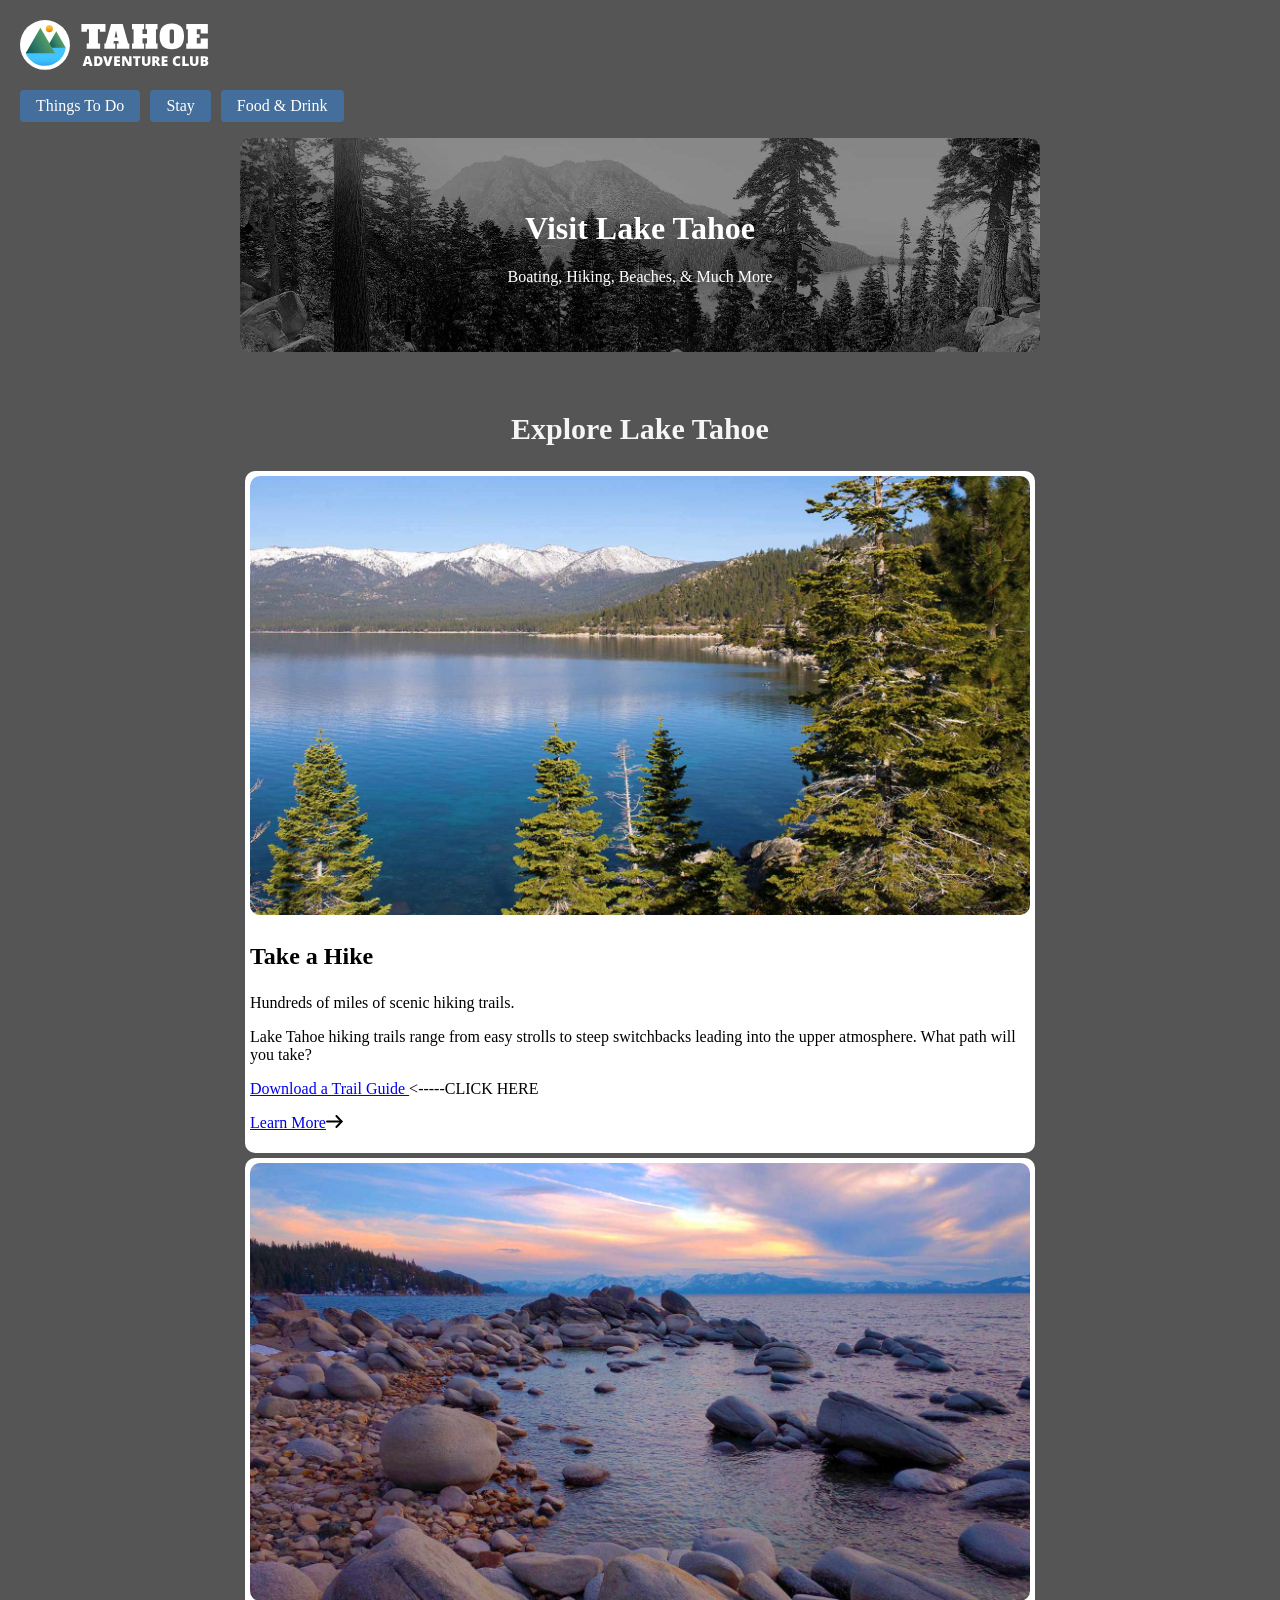
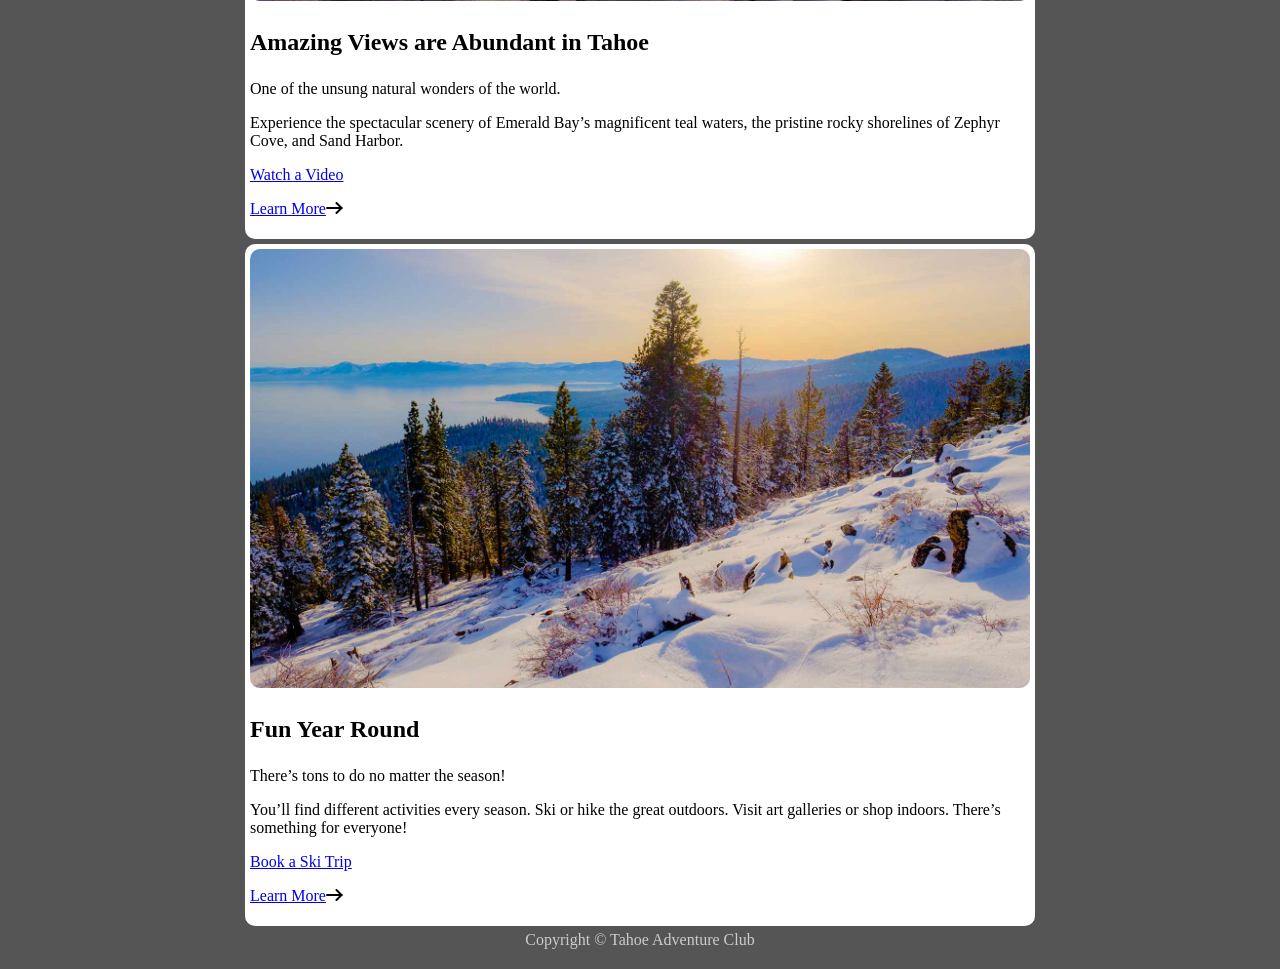
==== index.html @ b3874ff0 "Initial push with my edits" ====
<!doctype html>
<html lang="en">
  <head>
    <meta charset="UTF-8" />
    <meta name="viewport" content="width=device-width, initial-scale=1.0" />
    <link rel="preconnect" href="https://fonts.googleapis.com" />
    <link rel="preconnect" href="https://fonts.gstatic.com" crossorigin />
    <link
      href="https://fonts.googleapis.com/css2?family=Alfa+Slab+One&family=Open+Sans:ital,wght@0,300..800;1,300..800&display=swap"
      rel="stylesheet"
    />
    <title>Things to do in Lake Tahoe - Tahoe Adventure Club</title>
    <link rel="stylesheet" href="css/main.css" />
  </head>

  <body>
    <nav>
      <a href="index.html"
        ><img src="img/tahoe-logo.svg" alt="Tahoe Adventure Club" height="100%"
      /></a>
      <div class="navbar">
        <ul>
          <li><a href="things-to-do.html">Things To Do</a></li>
          <li><a href="places-to-stay.html">Stay</a></li>
          <li><a href="food-drink.html">Food & Drink</a></li>
        </ul>
      </div>
    </nav>
    <header>
      <h1>Visit Lake Tahoe</h1>
      <p>Boating, Hiking, Beaches, & Much More</p>
    </header>
    <main>
      <h2>Explore Lake Tahoe</h2>
      <section>
        <img src="img/take-a-hike.jpg" alt="Tahoe trails" />
        <h3>Take a Hike</h3>
        <p>Hundreds of miles of scenic hiking trails.</p>
        <p>
          Lake Tahoe hiking trails range from easy strolls to steep switchbacks
          leading into the upper atmosphere. What path will you take?
        </p>
        <p>
          <a href="downloads/trail-guide.pdf" target="_blank"
            >Download a Trail Guide
          </a>
          <-----CLICK HERE
        </p>
        <p>
          <a href="#">Learn More<img src="img/arrow.svg" alt="" /></a>
        </p>
      </section>

      <section>
        <img src="img/amazing-views.jpg" alt="Tahoe sunset" />
        <h3>Amazing Views are Abundant in Tahoe</h3>
        <p>One of the unsung natural wonders of the world.</p>
        <p>
          Experience the spectacular scenery of Emerald Bay’s magnificent teal
          waters, the pristine rocky shorelines of Zephyr Cove, and Sand Harbor.
        </p>
        <p>
          <a href="https://www.youtube.com/watch?v=4ZLZh3ZWdgI" target="_blank"
            >Watch a Video</a
          >
        </p>
        <p>
          <a href="#">Learn More<img src="img/arrow.svg" alt="" /></a>
        </p>
      </section>

      <section>
        <img src="img/fun-year-round.jpg" alt="Tahoe in winter" />
        <h3>Fun Year Round</h3>
        <p>There’s tons to do no matter the season!</p>
        <p>
          You’ll find different activities every season. Ski or hike the great
          outdoors. Visit art galleries or shop indoors. There’s something for
          everyone!
        </p>
        <p>
          <a href="https://www.skilaketahoe.com" target="_blank"
            >Book a Ski Trip</a
          >
        </p>
        <p>
          <a href="#">Learn More<img src="img/arrow.svg" alt="" /></a>
        </p>
      </section>
    </main>

    <footer>Copyright © Tahoe Adventure Club</footer>
  </body>
</html>
---- css/main.css ----
html {
  -moz-text-size-adjust: 100%;
  -webkit-text-size-adjust: 100%;
  text-size-adjust: 100%;
}

.alfa-slab-one-regular {
  font-family: "Alfa Slab One", serif;
  font-weight: 400;
  font-style: normal;
}

.open-sans-font {
  font-family:
    Open Sans,
    sans-serif;
  font-optical-sizing: auto;
  font-weight: 500px;
  font-style: normal;
  font-variation-settings: "wdth" 100;
}
img {
  max-width: 100%;
  border-radius: 10px;
}
body {
  background: #555;
  margin: 20px;
}

header {
  background-image: url(../img/masthead-darkened.jpg);
  background-position: center;
  background-size: cover;
  color: #fff;
  text-align: center;
  padding-top: 50px;
  padding-bottom: 50px;
  border-radius: 10px;
}

section {
  background: #fff;
  padding: 5px;
  margin: 5px;
  border-radius: 10px;
}

.navbar ul {
  list-style: none;
  padding: 0;
  display: flex;
  justify-content: flex-start;
  gap: 10px;
}

.navbar li a {
  display: inline-block;
  text-align: center;
  text-decoration: none;
  padding: 7px 16px;
  background-color: #446f9c;
  color: #fff;
  border-radius: 4px;
  transition: background-color 0.9s ease;
}
.navbar li a:hover {
  background-color: #72a8e2;
  box-shadow: 0 0 5px 3px rgba(90, 140, 191, 0.2);
}
header,
main,
footer,
h2 {
  max-width: 800px;
  margin-left: auto;
  margin-right: auto;

  border-radius: 10px;
}
h2 {
  font-size: 30px;
  color: whitesmoke;
  text-align: center;
  margin-top: 60px;
}
h3 {
  font-size: 24px;
}
footer {
  color: #ccc;
  text-align: center;
}
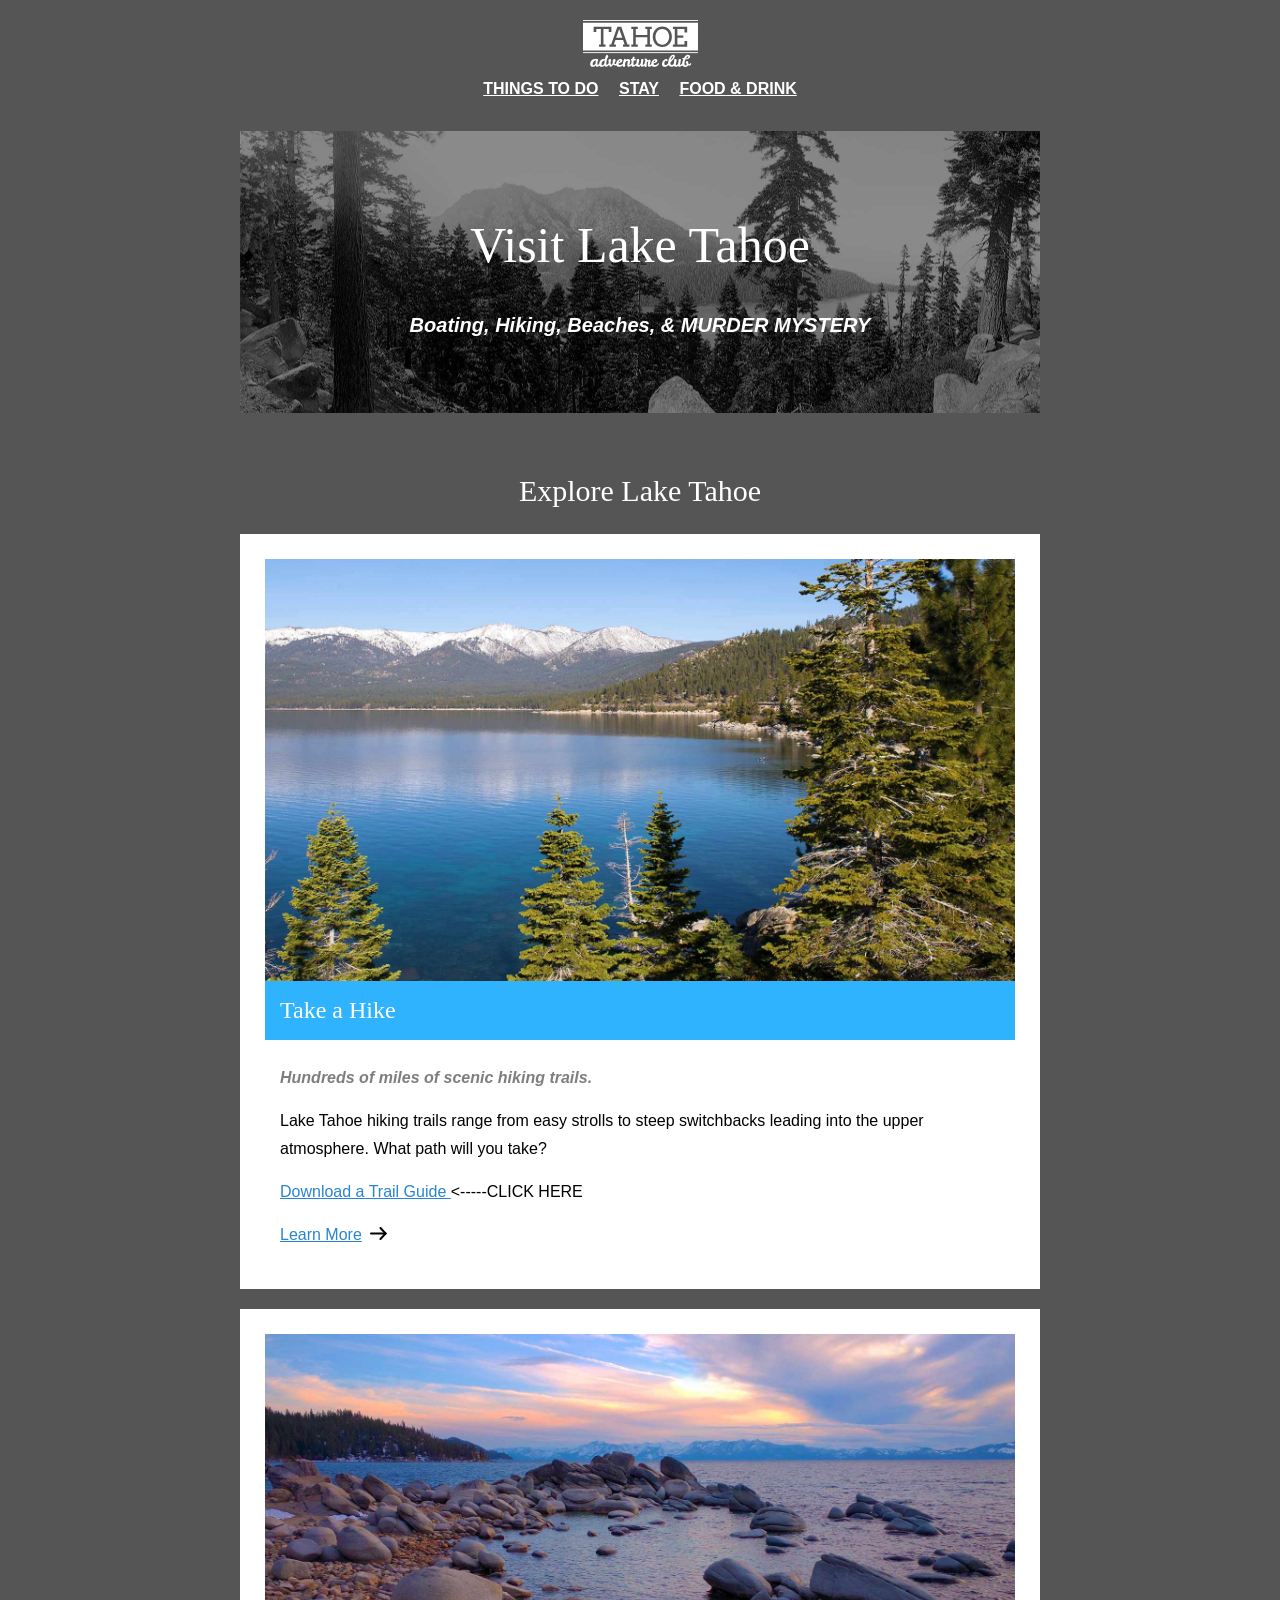
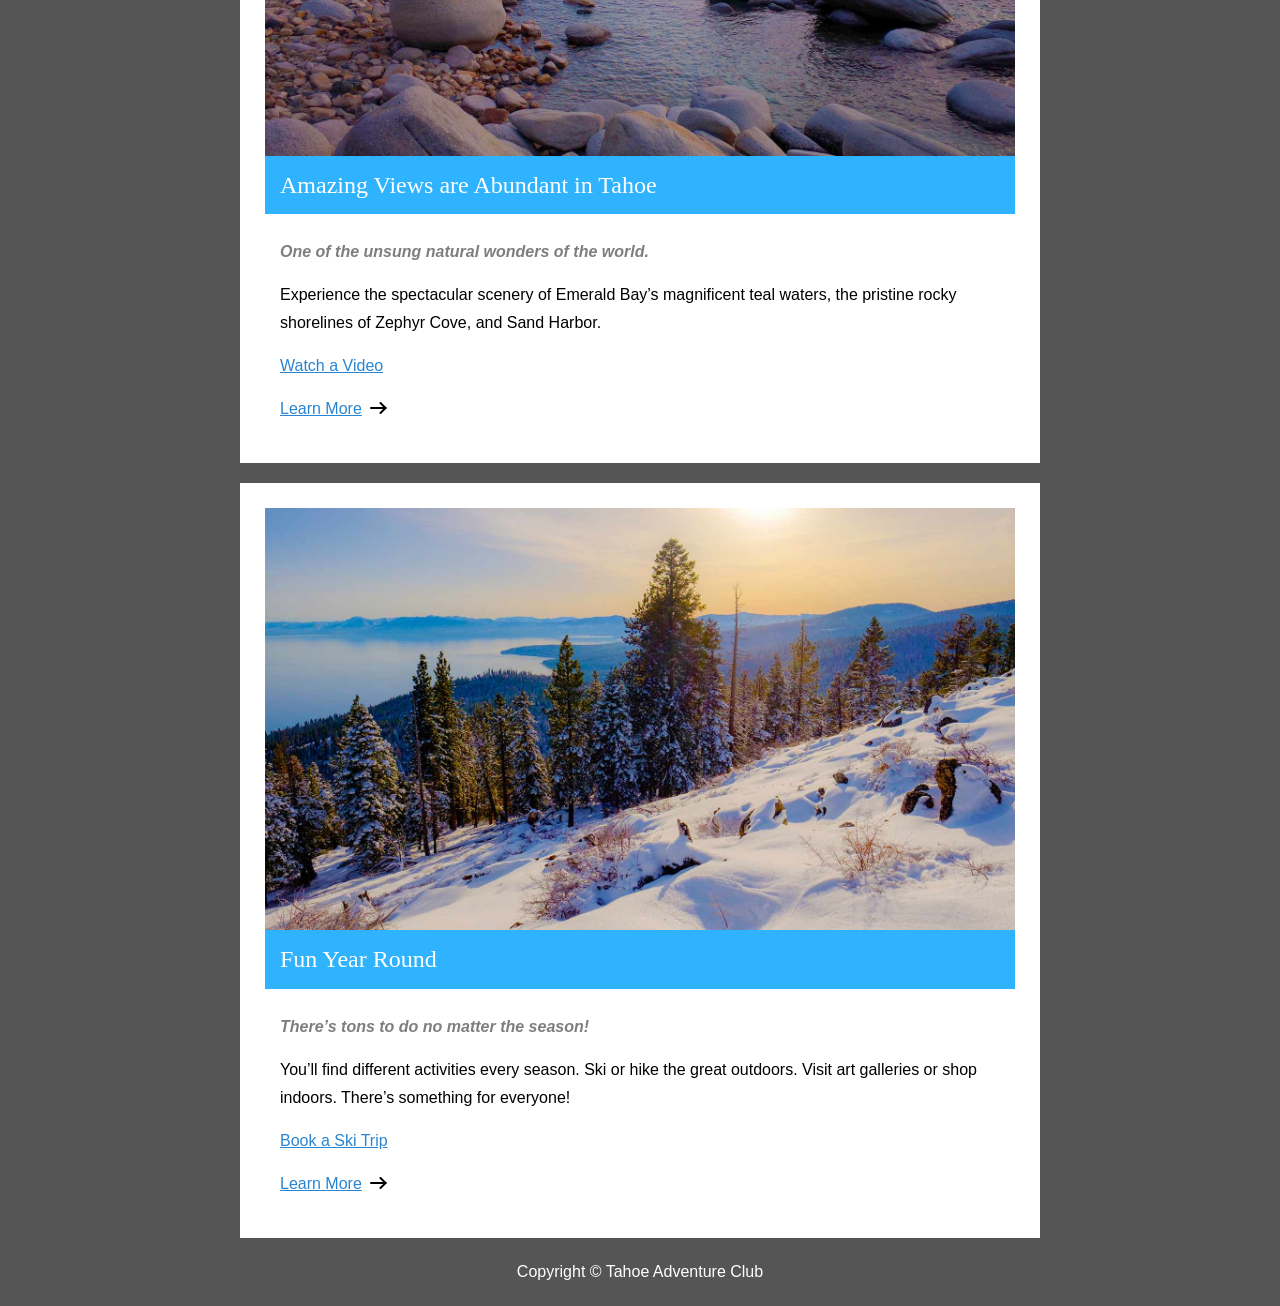
==== commit 61d028f7: "updated website with defined svgs" ====
--- a/index.html
+++ b/index.html
@@ -16,19 +16,40 @@
   <body>
     <nav>
       <a href="index.html"
-        ><img src="img/tahoe-logo.svg" alt="Tahoe Adventure Club" height="100%"
+        ><img
+          src="img/tahoe-logo-white.svg"
+          alt="Tahoe Adventure Club"
+          height="100%"
       /></a>
       <div class="navbar">
         <ul>
-          <li><a href="things-to-do.html">Things To Do</a></li>
-          <li><a href="places-to-stay.html">Stay</a></li>
-          <li><a href="food-drink.html">Food & Drink</a></li>
+          <li>
+            <a
+              href="things-to-do.html"
+              target="_blank"
+              rel="noopener noreferrer"
+              >Things To Do</a
+            >
+          </li>
+          <li>
+            <a
+              href="places-to-stay.html"
+              target="_blank"
+              rel="noopener noreferrer"
+              >Stay</a
+            >
+          </li>
+          <li>
+            <a href="food-drink.html" target="_blank" rel="noopener noreferrer"
+              >Food & Drink</a
+            >
+          </li>
         </ul>
       </div>
     </nav>
     <header>
       <h1>Visit Lake Tahoe</h1>
-      <p>Boating, Hiking, Beaches, & Much More</p>
+      <p>Boating, Hiking, Beaches, & MURDER MYSTERY</p>
     </header>
     <main>
       <h2>Explore Lake Tahoe</h2>
@@ -47,7 +68,7 @@
           <-----CLICK HERE
         </p>
         <p>
-          <a href="#">Learn More<img src="img/arrow.svg" alt="" /></a>
+          <a href="#" class="learn-more-link">Learn More<img src="img/arrow.svg" alt="" /></a>
         </p>
       </section>
 
@@ -65,7 +86,7 @@
           >
         </p>
         <p>
-          <a href="#">Learn More<img src="img/arrow.svg" alt="" /></a>
+          <a href="#" class="learn-more-link">Learn More<img src="img/arrow.svg" alt="" /></a>
         </p>
       </section>
 
@@ -84,7 +105,7 @@
           >
         </p>
         <p>
-          <a href="#">Learn More<img src="img/arrow.svg" alt="" /></a>
+          <a href="#" class="learn-more-link">Learn More<img src="img/arrow.svg" alt="" /></a>
         </p>
       </section>
     </main>
--- a/css/main.css
+++ b/css/main.css
@@ -1,93 +1,139 @@
-html {
-  -moz-text-size-adjust: 100%;
-  -webkit-text-size-adjust: 100%;
-  text-size-adjust: 100%;
-}
-
-.alfa-slab-one-regular {
-  font-family: "Alfa Slab One", serif;
-  font-weight: 400;
-  font-style: normal;
-}
-
-.open-sans-font {
-  font-family:
-    Open Sans,
-    sans-serif;
-  font-optical-sizing: auto;
-  font-weight: 500px;
-  font-style: normal;
-  font-variation-settings: "wdth" 100;
-}
-img {
-  max-width: 100%;
-  border-radius: 10px;
-}
 body {
   background: #555;
   margin: 20px;
+  font-family: "Open Sans", sans-serif;
+  line-height: 1.75;
+}
+
+img {
+  max-width: 100%;
+  vertical-align: bottom;
+}
+
+a {
+  color: #2985d1;
+}
+
+nav {
+  text-align: center;
+  margin-bottom: 20px;
+}
+
+nav img {
+  width: 115px;
+}
+
+nav ul {
+  list-style-type: none;
+  margin: 0;
+  padding: 0;
+}
+
+/* no commas mean get the <a> in the <ul> in the <nav> */
+nav ul a {
+  color: #fff;
+  font-weight: 800;
+  text-transform: uppercase;
+  padding: 8px;
+  display: inline-block;
+}
+
+nav ul a:hover,
+nav ul a:focus {
+  color: #97d0f2;
+}
+
+nav ul li {
+  display: inline;
+}
+
+/* commas mean this, and that, and that */
+h1,
+h2,
+h3 {
+  font-family: "Alfa Slab One", serif;
+  font-weight: normal;
+  line-height: 1.2;
+}
+
+h1 {
+  font-size: 50px;
+}
+
+h1 + p {
+  font-weight: 700;
+  font-style: italic;
+  font-size: 20px;
+}
+
+h2 {
+  font-size: 30px;
+  margin-top: 60px;
+}
+
+h3 {
+  font-size: 24px;
+  background: #2fb3fe;
+  color: white;
+  padding: 15px;
+  margin-top: 0;
+}
+
+h3 + p {
+  font-style: italic;
+  font-weight: 700;
+  opacity: 0.5;
 }
 
 header {
-  background-image: url(../img/masthead-darkened.jpg);
-  background-position: center;
-  background-size: cover;
+  background: url("../img/masthead-darkened.jpg") center / cover;
   color: #fff;
   text-align: center;
-  padding-top: 50px;
-  padding-bottom: 50px;
-  border-radius: 10px;
+  padding: 50px 7% 50px 7%;
+  max-width: 800px;
+  box-sizing: border-box;
+}
+
+h2 {
+  color: #fff;
+  text-align: center;
 }
 
 section {
   background: #fff;
-  padding: 5px;
-  margin: 5px;
-  border-radius: 10px;
+  padding: 25px;
+  margin-bottom: 20px;
 }
 
-.navbar ul {
-  list-style: none;
-  padding: 0;
-  display: flex;
-  justify-content: flex-start;
-  gap: 10px;
+section p {
+  margin: 15px;
 }
 
-.navbar li a {
-  display: inline-block;
-  text-align: center;
-  text-decoration: none;
-  padding: 7px 16px;
-  background-color: #446f9c;
-  color: #fff;
-  border-radius: 4px;
-  transition: background-color 0.9s ease;
+.learn-more-link img {
+  vertical-align: baseline;
+  margin-left: 0.5em;
 }
-.navbar li a:hover {
-  background-color: #72a8e2;
-  box-shadow: 0 0 5px 3px rgba(90, 140, 191, 0.2);
+
+.learn-more-link:hover,
+.learn-more-link:focus {
+  color: red;
 }
+
+.learn-more-link svg * {
+  stroke: currentColor;
+  stroke-width: 1.4;
+}
+
 header,
 main,
-footer,
-h2 {
+footer {
   max-width: 800px;
   margin-left: auto;
   margin-right: auto;
+}
 
-  border-radius: 10px;
+footer {
+  color: #fff;
+  text-align: center;
+  font-weight: 300;
 }
-h2 {
-  font-size: 30px;
-  color: whitesmoke;
-  text-align: center;
-  margin-top: 60px;
-}
-h3 {
-  font-size: 24px;
-}
-footer {
-  color: #ccc;
-  text-align: center;
-}
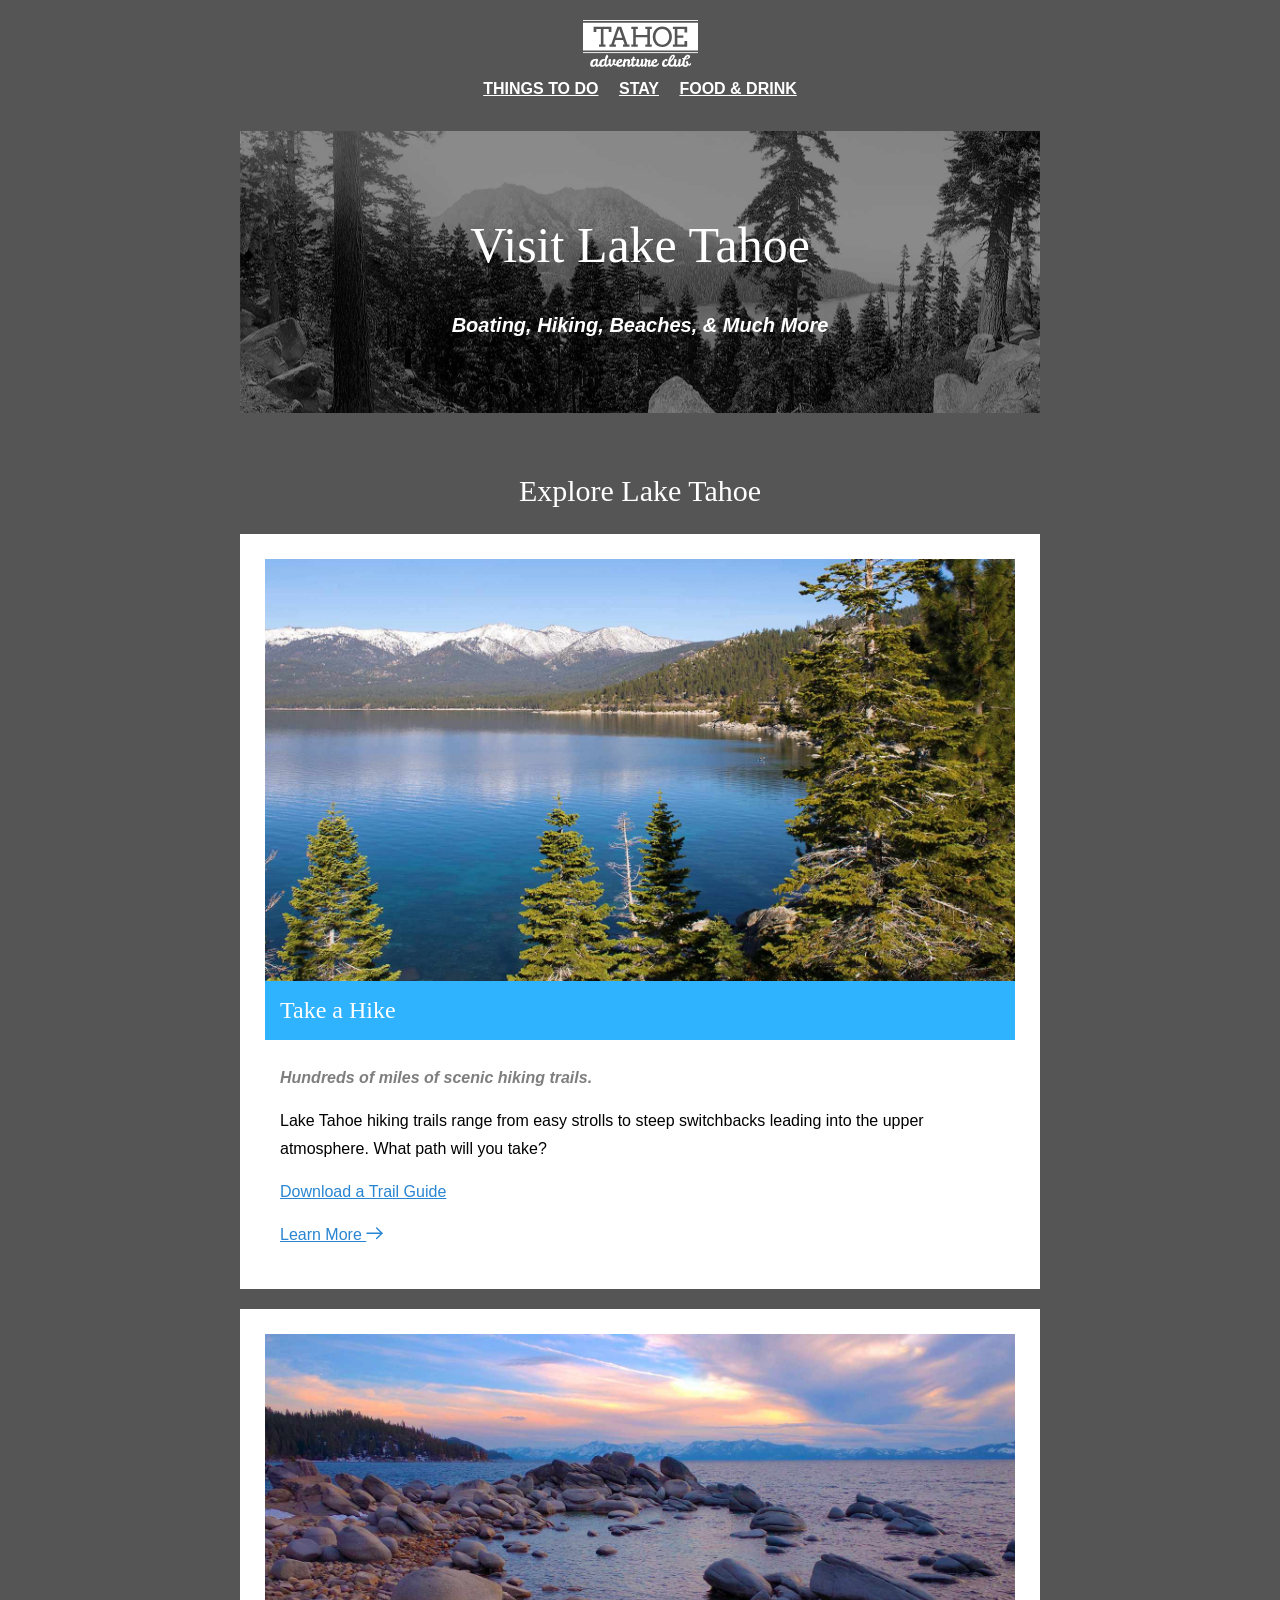
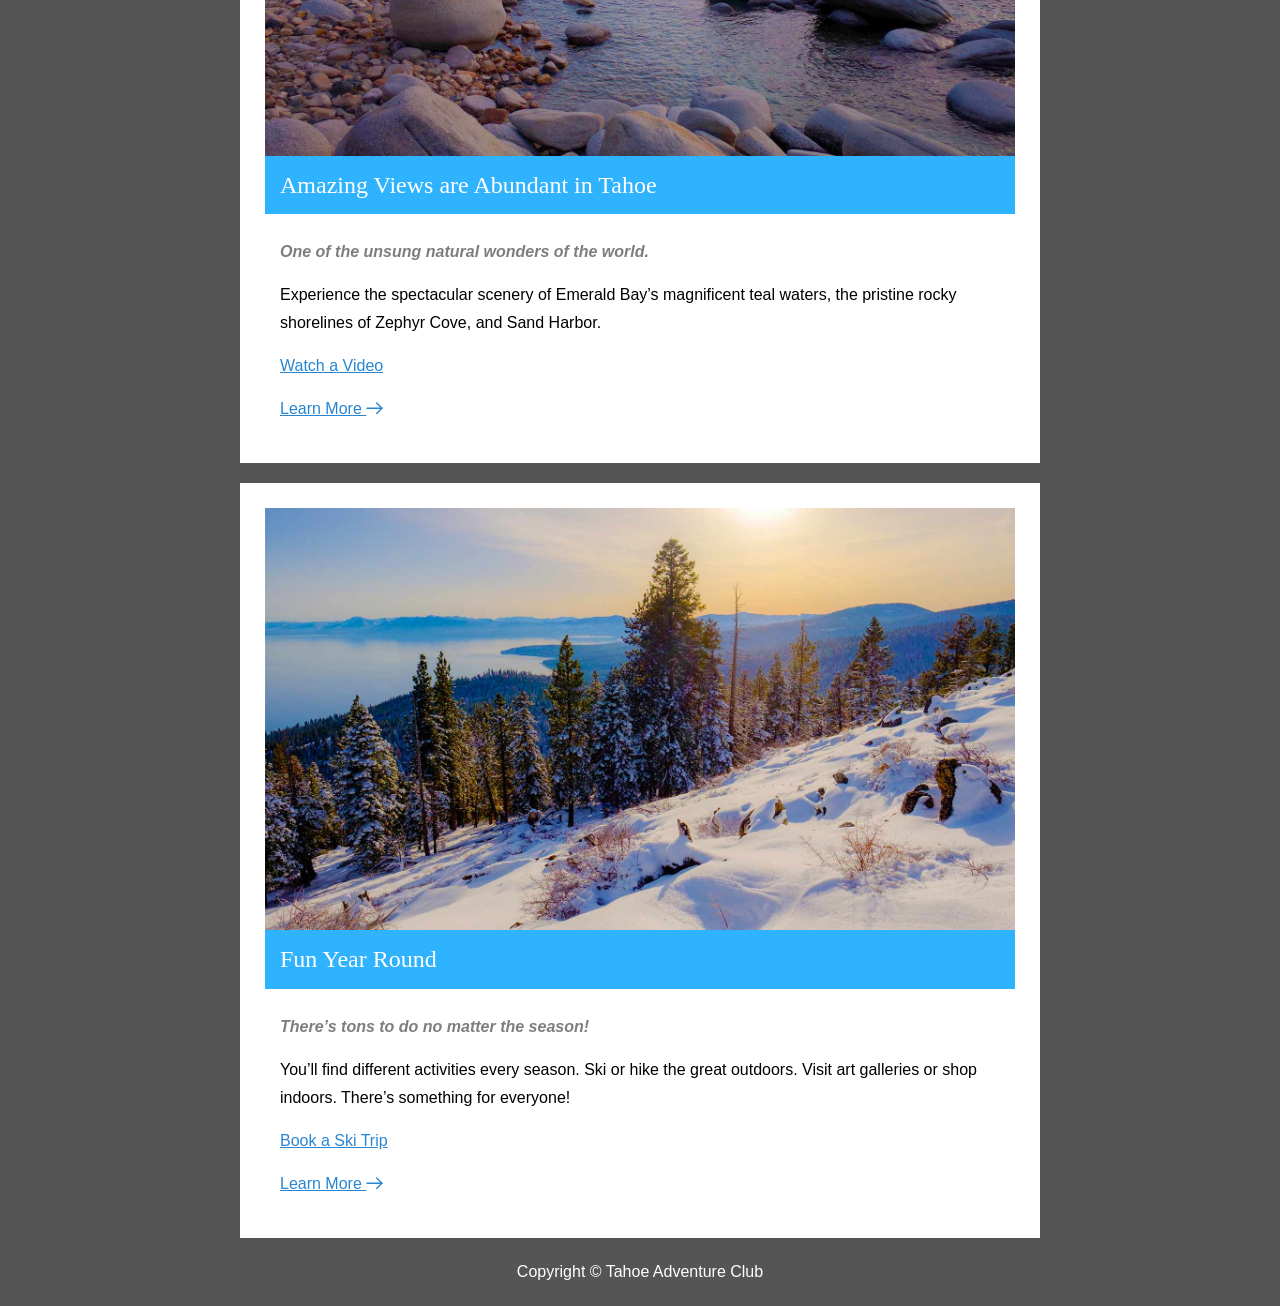
==== commit 803b9ed4: "asdflkj jskdf" ====
--- a/index.html
+++ b/index.html
@@ -3,54 +3,43 @@
   <head>
     <meta charset="UTF-8" />
     <meta name="viewport" content="width=device-width, initial-scale=1.0" />
+    <title>Visit Lake Tahoe</title>
+
+    <!-- google fonts -->
     <link rel="preconnect" href="https://fonts.googleapis.com" />
     <link rel="preconnect" href="https://fonts.gstatic.com" crossorigin />
     <link
       href="https://fonts.googleapis.com/css2?family=Alfa+Slab+One&family=Open+Sans:ital,wght@0,300..800;1,300..800&display=swap"
       rel="stylesheet"
     />
-    <title>Things to do in Lake Tahoe - Tahoe Adventure Club</title>
+
+    <!-- stylesheet -->
     <link rel="stylesheet" href="css/main.css" />
   </head>
-
   <body>
     <nav>
-      <a href="index.html"
-        ><img
-          src="img/tahoe-logo-white.svg"
-          alt="Tahoe Adventure Club"
-          height="100%"
-      /></a>
-      <div class="navbar">
-        <ul>
-          <li>
-            <a
-              href="things-to-do.html"
-              target="_blank"
-              rel="noopener noreferrer"
-              >Things To Do</a
-            >
-          </li>
-          <li>
-            <a
-              href="places-to-stay.html"
-              target="_blank"
-              rel="noopener noreferrer"
-              >Stay</a
-            >
-          </li>
-          <li>
-            <a href="food-drink.html" target="_blank" rel="noopener noreferrer"
-              >Food & Drink</a
-            >
-          </li>
-        </ul>
-      </div>
+      <a href="index.html">
+        <img src="img/tahoe-logo-white.svg" alt="Tahoe Adventure Club" />
+      </a>
+
+      <ul>
+        <li>
+          <a href="things-to-do.html">Things To Do</a>
+        </li>
+        <li>
+          <a href="places-to-stay.html">Stay</a>
+        </li>
+        <li>
+          <a href="food-drink.html">Food & Drink</a>
+        </li>
+      </ul>
     </nav>
+
     <header>
       <h1>Visit Lake Tahoe</h1>
-      <p>Boating, Hiking, Beaches, & MURDER MYSTERY</p>
+      <p>Boating, Hiking, Beaches, & Much More</p>
     </header>
+
     <main>
       <h2>Explore Lake Tahoe</h2>
       <section>
@@ -63,12 +52,43 @@
         </p>
         <p>
           <a href="downloads/trail-guide.pdf" target="_blank"
-            >Download a Trail Guide
-          </a>
-          <-----CLICK HERE
+            >Download a Trail Guide</a
+          >
         </p>
         <p>
-          <a href="#" class="learn-more-link">Learn More<img src="img/arrow.svg" alt="" /></a>
+          <a href="#" class="learn-more-link"
+            >Learn More
+
+            <svg
+              class="arrow"
+              xmlns="http://www.w3.org/2000/svg"
+              width="17.34"
+              height="12.5"
+              viewBox="0 0 17.34 12.5"
+            >
+              <polyline
+                class="tip"
+                points="10.67 1 15.92 6.25 10.67 11.5"
+                fill="none"
+                stroke="#000"
+                stroke-linecap="round"
+                stroke-miterlimit="10"
+                stroke-width="2"
+              />
+              <line
+                id="line"
+                x1="15.92"
+                y1="6.25"
+                x2="1"
+                y2="6.25"
+                fill="none"
+                stroke="#000"
+                stroke-linecap="round"
+                stroke-miterlimit="10"
+                stroke-width="2"
+              />
+            </svg>
+          </a>
         </p>
       </section>
 
@@ -86,7 +106,39 @@
           >
         </p>
         <p>
-          <a href="#" class="learn-more-link">Learn More<img src="img/arrow.svg" alt="" /></a>
+          <a href="#" class="learn-more-link"
+            >Learn More
+
+            <svg
+              class="arrow"
+              xmlns="http://www.w3.org/2000/svg"
+              width="17.34"
+              height="12.5"
+              viewBox="0 0 17.34 12.5"
+            >
+              <polyline
+                class="tip"
+                points="10.67 1 15.92 6.25 10.67 11.5"
+                fill="none"
+                stroke="#000"
+                stroke-linecap="round"
+                stroke-miterlimit="10"
+                stroke-width="2"
+              />
+              <line
+                id="line"
+                x1="15.92"
+                y1="6.25"
+                x2="1"
+                y2="6.25"
+                fill="none"
+                stroke="#000"
+                stroke-linecap="round"
+                stroke-miterlimit="10"
+                stroke-width="2"
+              />
+            </svg>
+          </a>
         </p>
       </section>
 
@@ -105,7 +157,39 @@
           >
         </p>
         <p>
-          <a href="#" class="learn-more-link">Learn More<img src="img/arrow.svg" alt="" /></a>
+          <a href="#" class="learn-more-link"
+            >Learn More
+
+            <svg
+              class="arrow"
+              xmlns="http://www.w3.org/2000/svg"
+              width="17.34"
+              height="12.5"
+              viewBox="0 0 17.34 12.5"
+            >
+              <polyline
+                class="tip"
+                points="10.67 1 15.92 6.25 10.67 11.5"
+                fill="none"
+                stroke="#000"
+                stroke-linecap="round"
+                stroke-miterlimit="10"
+                stroke-width="2"
+              />
+              <line
+                id="line"
+                x1="15.92"
+                y1="6.25"
+                x2="1"
+                y2="6.25"
+                fill="none"
+                stroke="#000"
+                stroke-linecap="round"
+                stroke-miterlimit="10"
+                stroke-width="2"
+              />
+            </svg>
+          </a>
         </p>
       </section>
     </main>
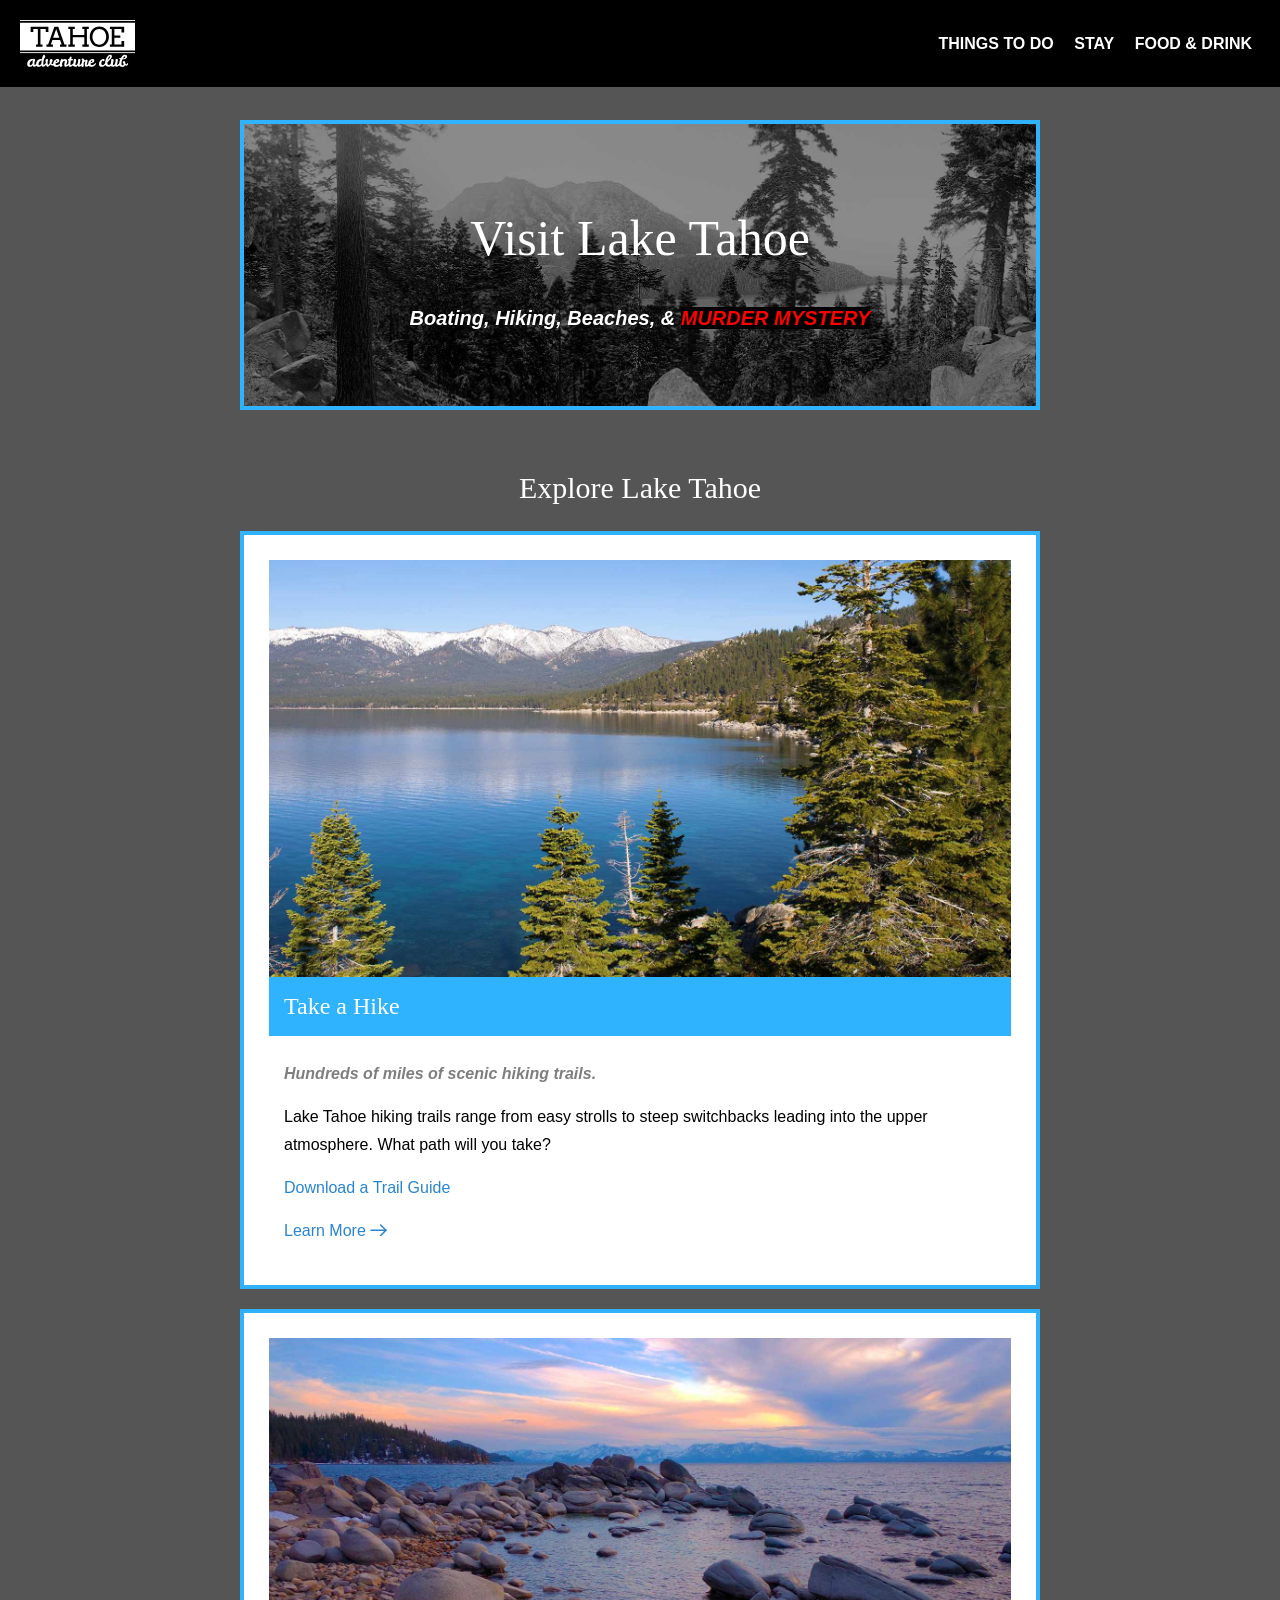
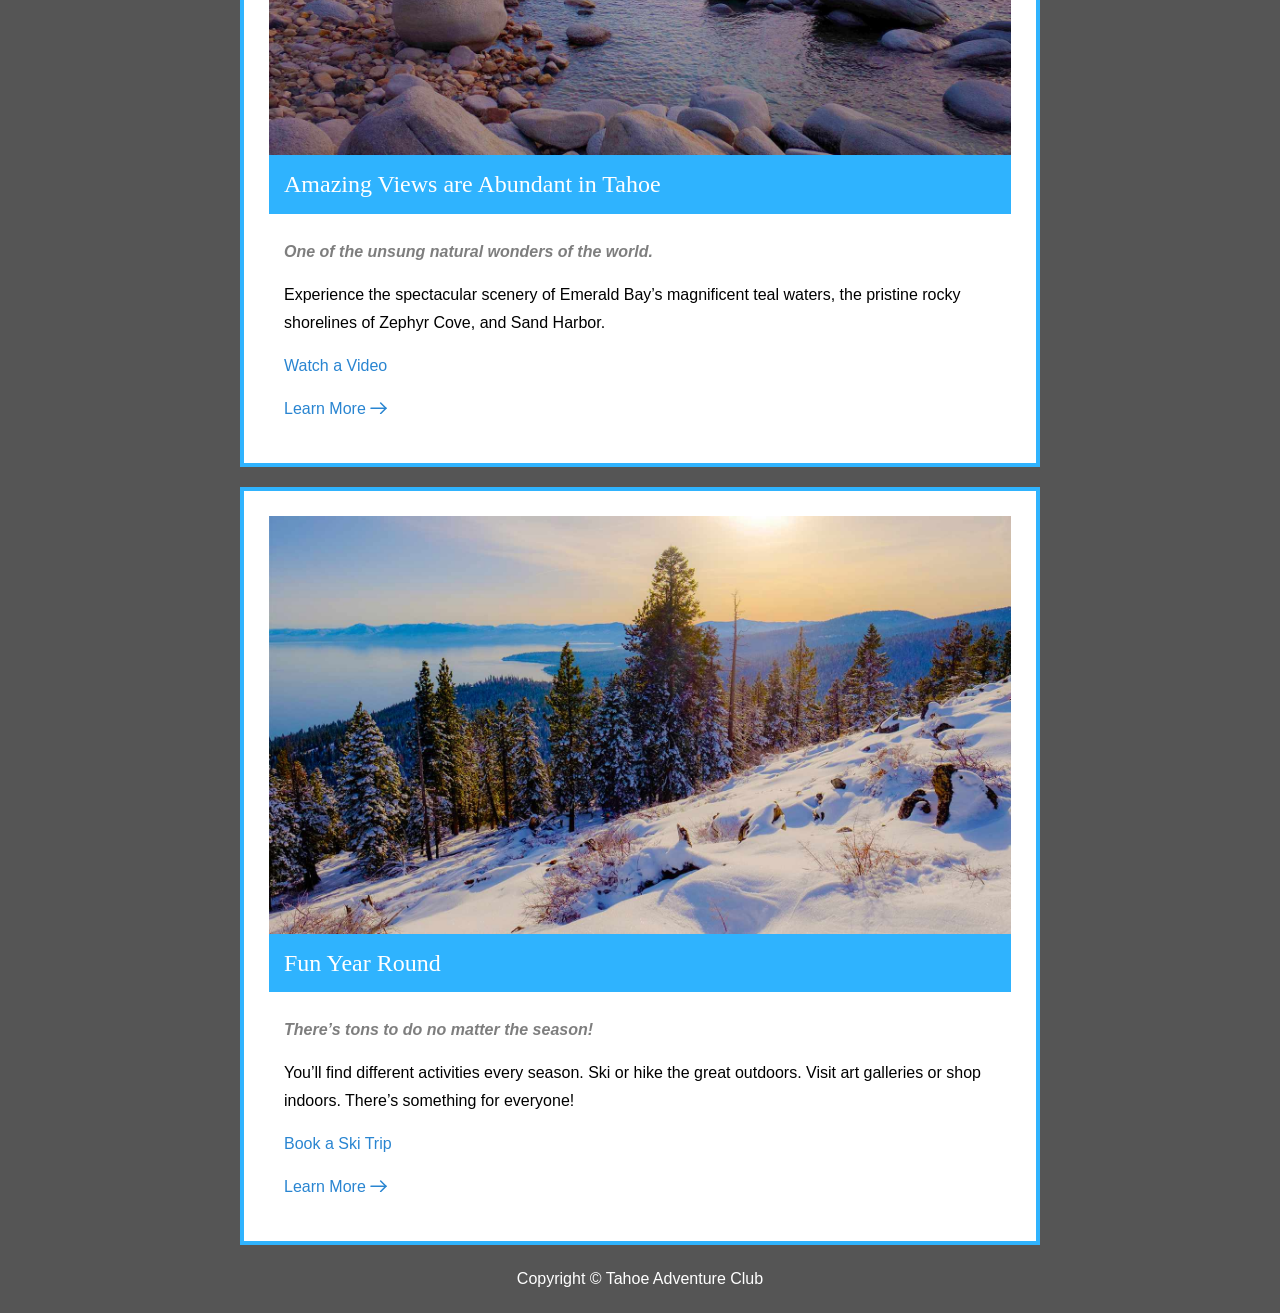
==== commit 59ef76a8: "update for flexbox" ====
--- a/index.html
+++ b/index.html
@@ -37,7 +37,10 @@
 
     <header>
       <h1>Visit Lake Tahoe</h1>
-      <p>Boating, Hiking, Beaches, & Much More</p>
+      <p>
+        Boating, Hiking, Beaches, &
+        <class ="murder"><em>MURDER MYSTERY</em></class>
+      </p>
     </header>
 
     <main>
--- a/css/main.css
+++ b/css/main.css
@@ -1,3 +1,9 @@
+html {
+  -moz-text-size-adjust: 100%;
+  -webkit-text-size-adjust: 100%;
+  text-size-adjust: 100%;
+}
+
 body {
   background: #555;
   margin: 20px;
@@ -12,7 +18,13 @@
 
 a {
   color: #2985d1;
+  text-decoration: none;
 }
+
+a:hover {
+  color: red;
+}
+/* NAV BAR */
 
 nav {
   text-align: center;
@@ -99,10 +111,20 @@
   text-align: center;
 }
 
+em {
+  color: red;
+  background-color: black;
+}
+
 section {
   background: #fff;
   padding: 25px;
   margin-bottom: 20px;
+}
+
+header,
+section {
+  border: 4px solid #2fb3fe;
 }
 
 section p {
@@ -121,7 +143,7 @@
 
 .learn-more-link svg * {
   stroke: currentColor;
-  stroke-width: 1.4;
+  stroke-width: 1.5;
 }
 
 header,
@@ -137,3 +159,23 @@
   text-align: center;
   font-weight: 300;
 }
+
+@media (min-width: 480px) {
+  body {
+    padding-top: 100px;
+  }
+
+  nav {
+    position: fixed;
+    top: 0;
+    left: 0;
+    right: 0;
+    /*   z-index allows us to control whether it's on top or behind something   */
+    z-index: 100;
+    background: black;
+    display: flex;
+    justify-content: space-between;
+    padding: 20px;
+    align-items: center;
+  }
+}
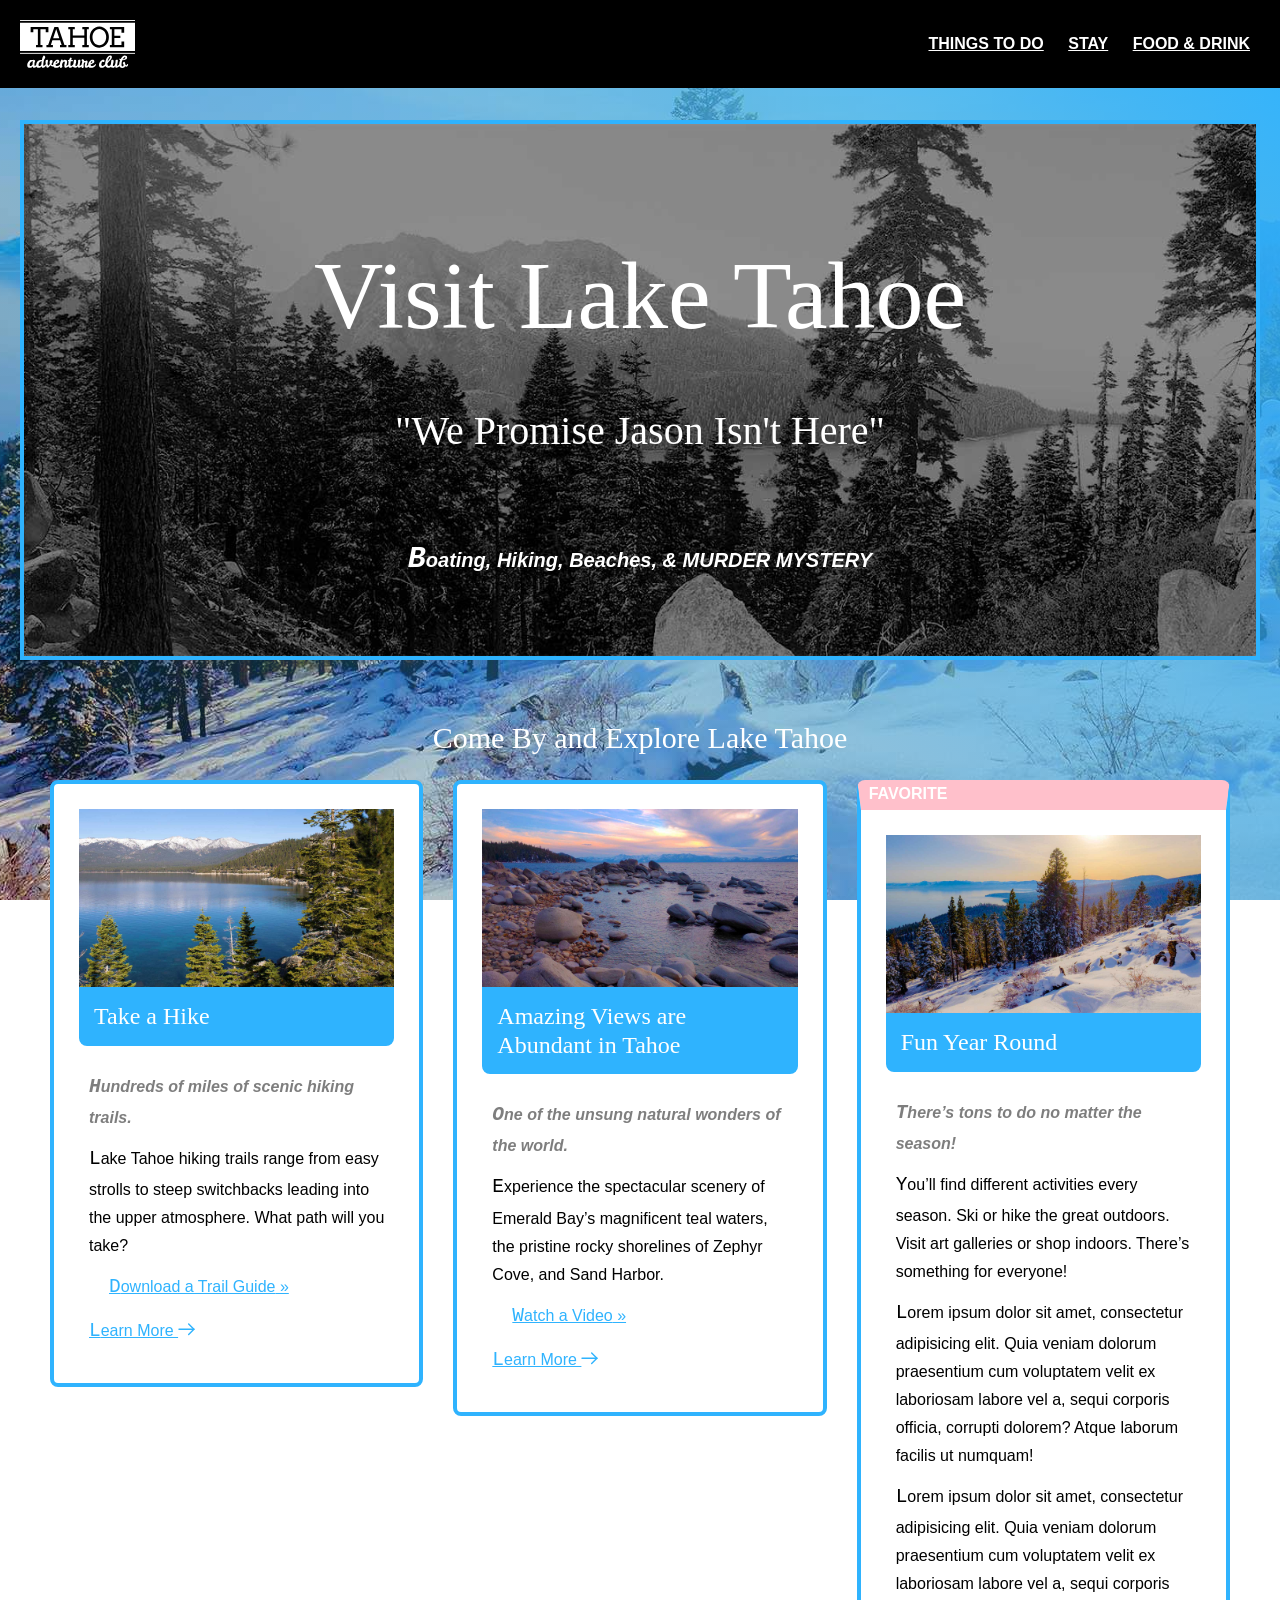
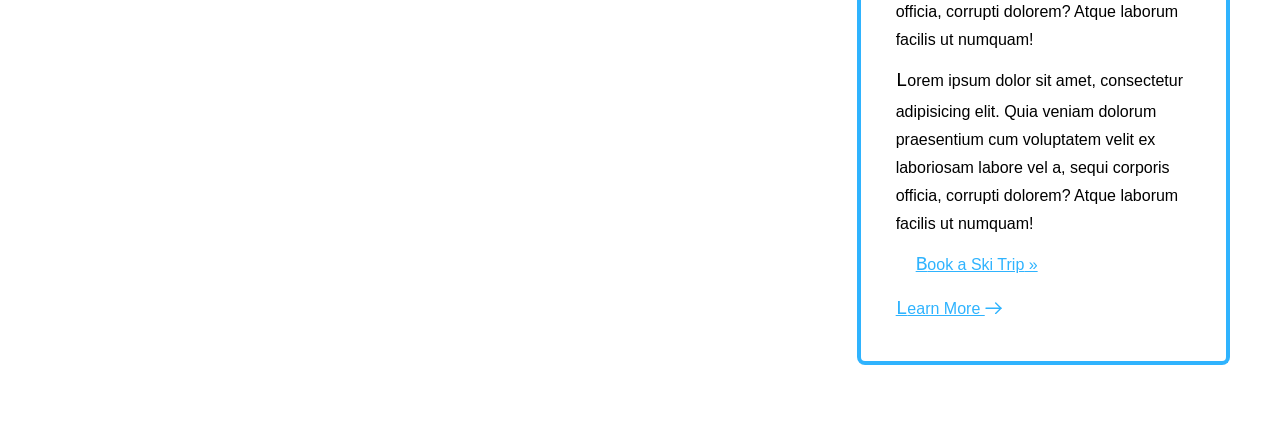
==== commit bdd79848: "final commit" ====
--- a/index.html
+++ b/index.html
@@ -42,9 +42,8 @@
         <class ="murder"><em>MURDER MYSTERY</em></class>
       </p>
     </header>
-
+    <h2>Explore Lake Tahoe</h2>
     <main>
-      <h2>Explore Lake Tahoe</h2>
       <section>
         <img src="img/take-a-hike.jpg" alt="Tahoe trails" />
         <h3>Take a Hike</h3>
@@ -155,6 +154,25 @@
           everyone!
         </p>
         <p>
+          Lorem ipsum dolor sit amet, consectetur adipisicing elit. Quia veniam
+          dolorum praesentium cum voluptatem velit ex laboriosam labore vel a,
+          sequi corporis officia, corrupti dolorem? Atque laborum facilis ut
+          numquam!
+        </p>
+        <p>
+          Lorem ipsum dolor sit amet, consectetur adipisicing elit. Quia veniam
+          dolorum praesentium cum voluptatem velit ex laboriosam labore vel a,
+          sequi corporis officia, corrupti dolorem? Atque laborum facilis ut
+          numquam!
+        </p>
+        <p>
+          Lorem ipsum dolor sit amet, consectetur adipisicing elit. Quia veniam
+          dolorum praesentium cum voluptatem velit ex laboriosam labore vel a,
+          sequi corporis officia, corrupti dolorem? Atque laborum facilis ut
+          numquam!
+        </p>
+
+        <p>
           <a href="https://www.skilaketahoe.com" target="_blank"
             >Book a Ski Trip</a
           >
--- a/css/main.css
+++ b/css/main.css
@@ -1,3 +1,41 @@
+/* the greatest grandaddy of them all */
+:root {
+  --primary-bg-color: #2fb3fe;
+  --secondary-bg-color: #97d0f2;
+  --tertiary-bg-color: #000;
+  --primary-font: "Open Sans", sans-serif;
+  --secondary-font: "Alfa Slab One", serif;
+  --primary-spacing: 20px;
+  --white: #fff;
+}
+
+@media (prefers-color-scheme: dark) {
+  :root {
+    --primary-bg-color: magenta;
+    --white: #818589;
+  }
+
+  h1,
+  h2,
+  h3 {
+    text-shadow:
+      -2px -2px 0 #000,
+      2px -2px 0 #000,
+      -2px 2px 0 #000,
+      2px 2px 0 #000;
+  }
+
+  nav a {
+    text-decoration-color: var(--primary-bg-color);
+  }
+}
+
+*,
+*::before,
+*::after {
+  box-sizing: border-box;
+}
+
 html {
   -moz-text-size-adjust: 100%;
   -webkit-text-size-adjust: 100%;
@@ -5,10 +43,25 @@
 }
 
 body {
-  background: #555;
-  margin: 20px;
-  font-family: "Open Sans", sans-serif;
+  background:
+    linear-gradient(45deg, transparent, var(--primary-bg-color)),
+    url("../img/fun-year-round.jpg") center / cover;
+  background-attachment: fixed;
+  margin: var(--primary-spacing);
+  font-family: var(--primary-font);
   line-height: 1.75;
+}
+
+p::first-letter {
+  text-transform: uppercase;
+  font-family: monospace;
+  font-size: 1.5em;
+}
+
+header h1::after {
+  content: '\a "We Promise Jason Isn\'t Here"';
+  white-space: pre-wrap;
+  font-size: 40px;
 }
 
 img {
@@ -17,18 +70,14 @@
 }
 
 a {
-  color: #2985d1;
-  text-decoration: none;
-}
-
-a:hover {
-  color: red;
-}
-/* NAV BAR */
+  color: var(--primary-bg-color);
+}
+
+/*  NAV  */
 
 nav {
   text-align: center;
-  margin-bottom: 20px;
+  margin-bottom: var(--primary-spacing);
 }
 
 nav img {
@@ -46,13 +95,13 @@
   color: #fff;
   font-weight: 800;
   text-transform: uppercase;
-  padding: 8px;
+  padding: calc(var(--primary-spacing) / 2);
   display: inline-block;
 }
 
 nav ul a:hover,
 nav ul a:focus {
-  color: #97d0f2;
+  color: var(--secondary-bg-color);
 }
 
 nav ul li {
@@ -63,15 +112,27 @@
 h1,
 h2,
 h3 {
-  font-family: "Alfa Slab One", serif;
+  font-family: var(--secondary-font);
   font-weight: normal;
   line-height: 1.2;
 }
 
 h1 {
-  font-size: 50px;
-}
-
+  /* clamp(lowest size, ideal size, largest size) */
+  /* vw ---> view width */
+  /* vh ---> view height */
+  font-size: clamp(90px, 7.5vw, 100px);
+}
+
+h1:hover {
+  background: linear-gradient(var(--white), var(--secondary-bg-color));
+  -moz-background-clip: text;
+  -webkit-background-clip: text;
+  background-clip: text;
+  color: transparent;
+}
+
+/* choose the neighboring <p> next to an <h1> */
 h1 + p {
   font-weight: 700;
   font-style: italic;
@@ -85,13 +146,14 @@
 
 h3 {
   font-size: 24px;
-  background: #2fb3fe;
-  color: white;
+  background: var(--primary-bg-color);
+  color: var(--white);
   padding: 15px;
   margin-top: 0;
-}
-
-h3 + p {
+  border-radius: 0 0 8px 8px;
+}
+
+section p:first-of-type {
   font-style: italic;
   font-weight: 700;
   opacity: 0.5;
@@ -99,25 +161,27 @@
 
 header {
   background: url("../img/masthead-darkened.jpg") center / cover;
-  color: #fff;
+  color: var(--white);
   text-align: center;
   padding: 50px 7% 50px 7%;
-  max-width: 800px;
   box-sizing: border-box;
+  margin: 0;
+  width: 100%;
+  max-width: 100%;
 }
 
 h2 {
-  color: #fff;
+  color: var(--white);
   text-align: center;
 }
 
-em {
-  color: red;
-  background-color: black;
+h2::before {
+  content: "Come By and ";
 }
 
 section {
-  background: #fff;
+  background: var(--white);
+  border-radius: 8px;
   padding: 25px;
   margin-bottom: 20px;
 }
@@ -128,7 +192,50 @@
 }
 
 section p {
-  margin: 15px;
+  margin: calc(var(--primary-spacing) / 2);
+}
+
+section a[target="_blank"]::after {
+  content: " »";
+}
+
+section:last-child {
+  border-top: solid pink 30px;
+  position: relative;
+}
+
+section:last-child::before {
+  content: "FAVORITE";
+  font-weight: 800;
+  color: var(--white);
+  position: absolute;
+  top: -30px;
+  left: 8px;
+}
+
+section > a {
+  color: red;
+}
+
+/* the $= means ends with */
+a[href$=".pdf"] {
+  background: url("../img/icon-pdf.png") no-repeat left center / 16px 16px;
+  padding-left: 20px;
+}
+
+/* the ^= means starts with */
+a[href^="http"] {
+  background-image: url("../img/icon-external-link.svg");
+  background-repeat: no-repeat;
+  background-size: 16px 16px;
+  background-position: left center;
+  padding-left: 20px;
+}
+
+/* the *= means contains the word/phrase/pattern anywhere inside */
+a[href*="youtube.com"] {
+  background: url("../img/icon-youtube.svg") no-repeat left center / 16px 16px;
+  padding-left: 20px;
 }
 
 .learn-more-link img {
@@ -143,10 +250,9 @@
 
 .learn-more-link svg * {
   stroke: currentColor;
-  stroke-width: 1.5;
-}
-
-header,
+  stroke-width: 1.4;
+}
+
 main,
 footer {
   max-width: 800px;
@@ -155,7 +261,7 @@
 }
 
 footer {
-  color: #fff;
+  color: var(--white);
   text-align: center;
   font-weight: 300;
 }
@@ -172,10 +278,25 @@
     right: 0;
     /*   z-index allows us to control whether it's on top or behind something   */
     z-index: 100;
-    background: black;
+    background: var(--tertiary-bg-color);
     display: flex;
     justify-content: space-between;
     padding: 20px;
     align-items: center;
   }
 }
+
+@media (min-width: 1100px) {
+  main {
+    max-width: 1400px;
+    display: flex;
+    gap: 30px;
+    padding: 0 30px;
+    margin: auto;
+    align-items: flex-start;
+  }
+
+  section {
+    width: 33.3%;
+  }
+}
